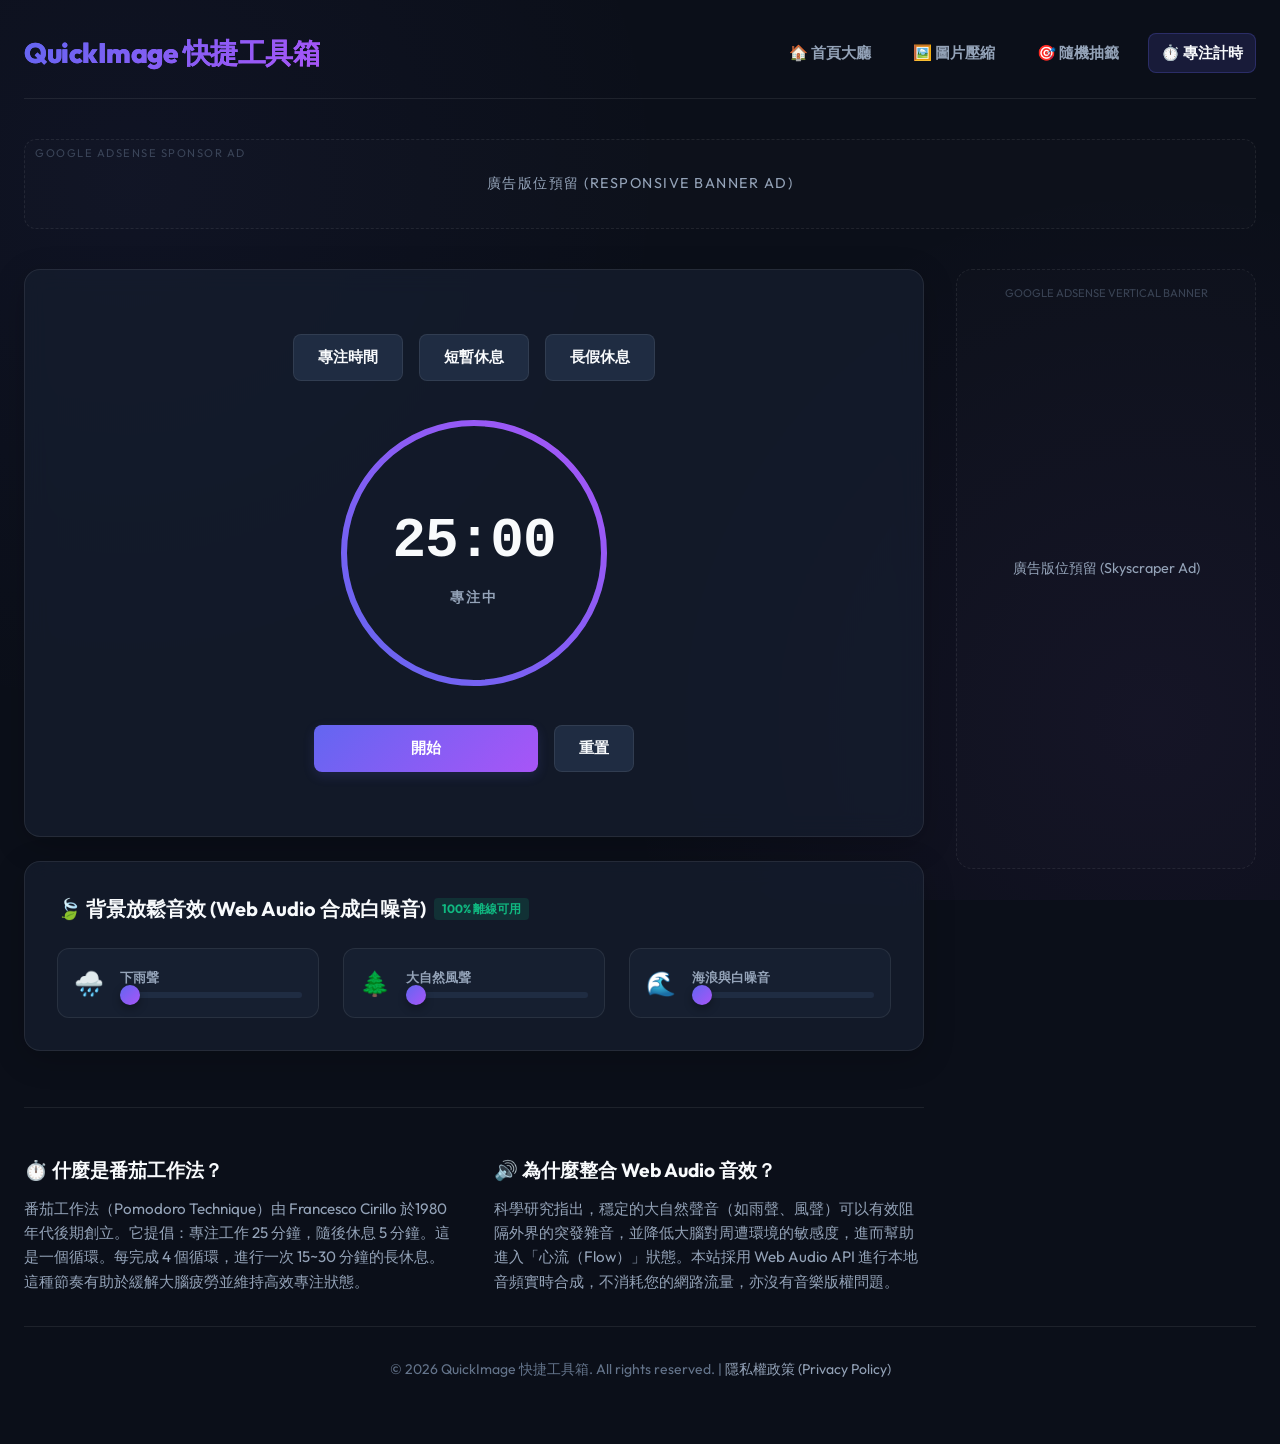
==== focus-timer.html @ 330ff21f "Expand to multi-page tool hub with Home portal, Random Picker wheel, and Focus Clock Pomodoro timer" ====
<!DOCTYPE html>
<html lang="zh-TW">
<head>
  <meta charset="UTF-8">
  <meta name="viewport" content="width=device-width, initial-scale=1.0">
  <title>FocusClock 專注計時器 - 線上番茄鐘與大自然白噪音</title>
  <meta name="description" content="FocusClock 專注計時器結合了科學的番茄工作法（Pomodoro）與環境白噪音混音器。提供大字體倒數、自訂專注與休息間隔，並能自由調配雨聲、風聲與白噪音，幫助您提升專注力與睡眠品質。">
  <meta name="keywords" content="番茄鐘線上, 專注計時器, 白噪音, 番茄工作法, 線上雨聲, 高效工作, 靜音專注">
  
  <!-- Google Fonts: Outfit & Inter -->
  <link rel="preconnect" href="https://fonts.googleapis.com">
  <link rel="preconnect" href="https://fonts.gstatic.com" crossorigin>
  <link href="https://fonts.googleapis.com/css2?family=Inter:wght@400;500;600;700&family=Outfit:wght@400;500;600;700;800&display=swap" rel="stylesheet">
  
  <!-- Stylesheet -->
  <link rel="stylesheet" href="styles.css">
</head>
<body>

  <div class="app-container">
    <!-- Header with Navigation -->
    <header>
      <div class="logo-section">
        <h1 style="display: flex; align-items: center; gap: 0.5rem; font-size: 1.75rem; font-weight: 800;">
          <a href="index.html" style="text-decoration: none; color: inherit; background: var(--accent-gradient); -webkit-background-clip: text; -webkit-text-fill-color: transparent;">QuickImage 快捷工具箱</a>
        </h1>
      </div>
      <nav class="nav-links">
        <a href="index.html" class="nav-link">🏠 首頁大廳</a>
        <a href="image-compressor.html" class="nav-link">🖼️ 圖片壓縮</a>
        <a href="random-picker.html" class="nav-link">🎯 隨機抽籤</a>
        <a href="focus-timer.html" class="nav-link active">⏱️ 專注計時</a>
      </nav>
    </header>

    <!-- Top Simulated Banner Ad -->
    <div class="ad-banner" id="top-ad">
      <span style="font-size: 0.9rem; color: var(--text-secondary);">廣告版位預留 (Responsive Banner Ad)</span>
    </div>

    <!-- Main Content Grid -->
    <main class="main-grid">
      <!-- Left Workspace -->
      <div class="workspace">
        
        <!-- Timer UI Card -->
        <div class="glass-card">
          <div class="timer-container">
            <!-- Mode selectors -->
            <div class="timer-controls" style="margin-bottom: 2rem;">
              <button class="btn btn-secondary btn-mode active" data-time="1500" data-mode="focus">專注時間</button>
              <button class="btn btn-secondary btn-mode" data-time="300" data-mode="short-break">短暫休息</button>
              <button class="btn btn-secondary btn-mode" data-time="900" data-mode="long-break">長假休息</button>
            </div>

            <!-- Circular Timer -->
            <div class="timer-circle-wrap">
              <svg class="timer-circle-svg" viewBox="0 0 280 280">
                <defs>
                  <linearGradient id="timer-gradient" x1="0%" y1="0%" x2="100%" y2="100%">
                    <stop offset="0%" stop-color="#6366f1" />
                    <stop offset="100%" stop-color="#a855f7" />
                  </linearGradient>
                </defs>
                <circle class="timer-circle-bg" cx="140" cy="140" r="130" />
                <circle class="timer-circle-progress" id="timer-progress" cx="140" cy="140" r="130" />
              </svg>
              <div class="timer-display">
                <span class="timer-time" id="timer-time-display">25:00</span>
                <span class="timer-state" id="timer-state-display">專注中</span>
              </div>
            </div>

            <!-- Execution Buttons -->
            <div style="display: flex; gap: 1rem; width: 100%; max-width: 320px; justify-content: center;">
              <button class="btn btn-primary" id="timer-start-btn" style="flex: 1;">開始</button>
              <button class="btn btn-secondary" id="timer-reset-btn">重置</button>
            </div>
          </div>
        </div>

        <!-- Ambient Sound Mixer Card -->
        <div class="glass-card">
          <h3 style="font-size: 1.25rem; font-weight: 700; margin-bottom: 1.5rem; display: flex; align-items: center; gap: 0.5rem;">
            <span>🍃 背景放鬆音效 (Web Audio 合成白噪音)</span>
            <span class="badge badge-success" style="font-size: 0.75rem;">100% 離線可用</span>
          </h3>
          
          <div class="mixer-grid">
            <!-- Mixer Item 1: Rain -->
            <div class="mixer-item" id="mixer-rain">
              <div class="mixer-icon">🌧️</div>
              <div class="mixer-info">
                <div class="mixer-label">下雨聲</div>
                <input type="range" class="volume-slider" data-sound="rain" min="0" max="100" value="0">
              </div>
            </div>

            <!-- Mixer Item 2: Wind -->
            <div class="mixer-item" id="mixer-wind">
              <div class="mixer-icon">🌲</div>
              <div class="mixer-info">
                <div class="mixer-label">大自然風聲</div>
                <input type="range" class="volume-slider" data-sound="wind" min="0" max="100" value="0">
              </div>
            </div>

            <!-- Mixer Item 3: White Noise -->
            <div class="mixer-item" id="mixer-white">
              <div class="mixer-icon">🌊</div>
              <div class="mixer-info">
                <div class="mixer-label">海浪與白噪音</div>
                <input type="range" class="volume-slider" data-sound="white" min="0" max="100" value="0">
              </div>
            </div>
          </div>
        </div>

        <!-- FAQ Section -->
        <div class="about-section">
          <div class="about-item">
            <h3>⏱️ 什麼是番茄工作法？</h3>
            <p>番茄工作法（Pomodoro Technique）由 Francesco Cirillo 於1980年代後期創立。它提倡：專注工作 25 分鐘，隨後休息 5 分鐘。這是一個循環。每完成 4 個循環，進行一次 15~30 分鐘的長休息。這種節奏有助於緩解大腦疲勞並維持高效專注狀態。</p>
          </div>
          <div class="about-item">
            <h3>🔊 為什麼整合 Web Audio 音效？</h3>
            <p>科學研究指出，穩定的大自然聲音（如雨聲、風聲）可以有效阻隔外界的突發雜音，並降低大腦對周遭環境的敏感度，進而幫助進入「心流（Flow）」狀態。本站採用 Web Audio API 進行本地音頻實時合成，不消耗您的網路流量，亦沒有音樂版權問題。</p>
          </div>
        </div>

      </div>

      <!-- Right Sidebar (Simulated Ad Column) -->
      <aside class="ad-sidebar">
        <div class="ad-skyscraper" id="sidebar-ad">
          <span style="font-size: 0.9rem; color: var(--text-secondary);">廣告版位預留 (Skyscraper Ad)</span>
        </div>
      </aside>
    </main>

    <!-- Footer -->
    <footer>
      <p>&copy; 2026 QuickImage 快捷工具箱. All rights reserved. | <a href="privacy.html" style="color: var(--text-secondary); text-decoration: none;">隱私權政策 (Privacy Policy)</a></p>
    </footer>
  </div>

  <!-- Audio and Timer Logic -->
  <script src="focus-timer.js"></script>
</body>
</html>
---- styles.css ----
/* Design System & Tokens */
:root {
  --bg-primary: #0b0f19;
  --bg-secondary: #161f30;
  --bg-tertiary: #1f2c42;
  --accent-color: #6366f1; /* Indigo */
  --accent-gradient: linear-gradient(135deg, #6366f1 0%, #a855f7 100%);
  --accent-glow: rgba(99, 102, 241, 0.15);
  
  --text-primary: #f8fafc;
  --text-secondary: #94a3b8;
  --text-muted: #64748b;
  
  --border-color: rgba(255, 255, 255, 0.08);
  --border-focus: rgba(99, 102, 241, 0.4);
  
  --success: #10b981;
  --error: #ef4444;
  --warning: #f59e0b;
  
  --radius-lg: 16px;
  --radius-md: 12px;
  --radius-sm: 8px;
  
  --transition-fast: 0.2s cubic-bezier(0.4, 0, 0.2, 1);
  --transition-normal: 0.3s cubic-bezier(0.4, 0, 0.2, 1);
}

/* Reset & Base Styles */
* {
  box-sizing: border-box;
  margin: 0;
  padding: 0;
}

body {
  font-family: 'Outfit', 'Inter', -apple-system, BlinkMacSystemFont, "Segoe UI", Roboto, Helvetica, Arial, sans-serif;
  background-color: var(--bg-primary);
  color: var(--text-primary);
  line-height: 1.5;
  -webkit-font-smoothing: antialiased;
  overflow-x: hidden;
  background-image: 
    radial-gradient(circle at 10% 20%, rgba(99, 102, 241, 0.05) 0%, transparent 40%),
    radial-gradient(circle at 90% 80%, rgba(168, 85, 247, 0.05) 0%, transparent 40%);
  background-attachment: fixed;
}

/* Scrollbar */
::-webkit-scrollbar {
  width: 8px;
  height: 8px;
}
::-webkit-scrollbar-track {
  background: var(--bg-primary);
}
::-webkit-scrollbar-thumb {
  background: var(--bg-tertiary);
  border-radius: 4px;
}
::-webkit-scrollbar-thumb:hover {
  background: var(--accent-color);
}

/* Layout */
.app-container {
  max-width: 1400px;
  margin: 0 auto;
  padding: 2rem 1.5rem;
  display: flex;
  flex-direction: column;
  gap: 2rem;
  min-height: 100vh;
}

header {
  display: flex;
  justify-content: space-between;
  align-items: center;
  border-bottom: 1px solid var(--border-color);
  padding-bottom: 1.5rem;
}

.logo-section h1 {
  font-size: 1.75rem;
  font-weight: 800;
  background: var(--accent-gradient);
  -webkit-background-clip: text;
  -webkit-text-fill-color: transparent;
  letter-spacing: -0.5px;
}

.logo-section p {
  color: var(--text-secondary);
  font-size: 0.9rem;
  margin-top: 0.25rem;
}

/* Ad Placement Placeholder (For AdSense simulation) */
.ad-banner {
  background: rgba(255, 255, 255, 0.01);
  border: 1px dashed var(--border-color);
  border-radius: var(--radius-md);
  display: flex;
  align-items: center;
  justify-content: center;
  color: var(--text-muted);
  font-size: 0.8rem;
  text-transform: uppercase;
  letter-spacing: 1.5px;
  padding: 1.5rem;
  text-align: center;
  min-height: 90px;
  margin: 0.5rem 0;
  transition: var(--transition-normal);
  position: relative;
  overflow: hidden;
}

.ad-banner::before {
  content: 'Google AdSense Sponsor Ad';
  position: absolute;
  font-size: 0.7rem;
  top: 5px;
  left: 10px;
  opacity: 0.5;
}

.ad-banner:hover {
  border-color: rgba(99, 102, 241, 0.3);
  background: rgba(99, 102, 241, 0.01);
}

/* Main Content Grid */
.main-grid {
  display: grid;
  grid-template-columns: 1fr 300px;
  gap: 2rem;
}

@media (max-width: 1024px) {
  .main-grid {
    grid-template-columns: 1fr;
  }
  .ad-sidebar {
    display: none;
  }
}

/* Tool Workspace */
.workspace {
  display: flex;
  flex-direction: column;
  gap: 1.5rem;
}

/* Glass Card */
.glass-card {
  background: rgba(22, 31, 48, 0.7);
  backdrop-filter: blur(12px);
  -webkit-backdrop-filter: blur(12px);
  border: 1px solid var(--border-color);
  border-radius: var(--radius-lg);
  padding: 2rem;
  box-shadow: 0 8px 32px 0 rgba(0, 0, 0, 0.2);
}

/* Drag and Drop Zone */
.dropzone {
  border: 2px dashed rgba(99, 102, 241, 0.3);
  border-radius: var(--radius-md);
  padding: 3.5rem 2rem;
  text-align: center;
  cursor: pointer;
  background: rgba(99, 102, 241, 0.02);
  transition: all 0.3s cubic-bezier(0.25, 0.8, 0.25, 1);
  display: flex;
  flex-direction: column;
  align-items: center;
  justify-content: center;
  gap: 1rem;
}

.dropzone.dragover {
  border-color: #a855f7;
  background: rgba(168, 85, 247, 0.06);
  box-shadow: 0 0 20px var(--accent-glow);
  transform: scale(0.995);
}

.dropzone-icon {
  width: 64px;
  height: 64px;
  background: var(--accent-gradient);
  border-radius: 50%;
  display: flex;
  align-items: center;
  justify-content: center;
  box-shadow: 0 8px 16px var(--accent-glow);
  transition: var(--transition-normal);
}

.dropzone:hover .dropzone-icon {
  transform: translateY(-5px) scale(1.05);
}

.dropzone-icon svg {
  width: 28px;
  height: 28px;
  fill: #fff;
}

.dropzone h3 {
  font-size: 1.25rem;
  font-weight: 600;
}

.dropzone p {
  color: var(--text-secondary);
  font-size: 0.875rem;
}

.file-input {
  display: none;
}

/* Controls Panel */
.controls-panel {
  display: grid;
  grid-template-columns: 1fr 1fr;
  gap: 1.5rem;
  align-items: center;
}

@media (max-width: 640px) {
  .controls-panel {
    grid-template-columns: 1fr;
  }
}

.control-group {
  display: flex;
  flex-direction: column;
  gap: 0.75rem;
}

.control-label {
  font-size: 0.875rem;
  font-weight: 600;
  color: var(--text-secondary);
  display: flex;
  justify-content: space-between;
}

.control-label span.value {
  color: var(--accent-color);
  font-weight: 700;
}

/* Range Input Styling */
input[type="range"] {
  -webkit-appearance: none;
  width: 100%;
  height: 6px;
  background: var(--bg-tertiary);
  border-radius: 3px;
  outline: none;
}

input[type="range"]::-webkit-slider-thumb {
  -webkit-appearance: none;
  width: 20px;
  height: 20px;
  border-radius: 50%;
  background: var(--accent-gradient);
  cursor: pointer;
  box-shadow: 0 4px 8px rgba(0, 0, 0, 0.3);
  transition: var(--transition-fast);
}

input[type="range"]::-webkit-slider-thumb:hover {
  transform: scale(1.2);
}

/* Select Styling */
.select-wrapper {
  position: relative;
}

select {
  width: 100%;
  padding: 0.75rem 1rem;
  background: var(--bg-secondary);
  border: 1px solid var(--border-color);
  border-radius: var(--radius-sm);
  color: var(--text-primary);
  font-family: inherit;
  font-size: 0.95rem;
  outline: none;
  cursor: pointer;
  appearance: none;
  transition: var(--transition-fast);
}

select:focus {
  border-color: var(--accent-color);
  box-shadow: 0 0 0 3px var(--accent-glow);
}

.select-wrapper::after {
  content: '▼';
  font-size: 0.7rem;
  color: var(--text-secondary);
  position: absolute;
  right: 1rem;
  top: 50%;
  transform: translateY(-50%);
  pointer-events: none;
}

/* Button Component */
.btn {
  display: inline-flex;
  align-items: center;
  justify-content: center;
  gap: 0.5rem;
  padding: 0.75rem 1.5rem;
  border-radius: var(--radius-sm);
  font-family: inherit;
  font-weight: 600;
  font-size: 0.95rem;
  cursor: pointer;
  border: none;
  transition: var(--transition-normal);
  text-decoration: none;
}

.btn-primary {
  background: var(--accent-gradient);
  color: #fff;
  box-shadow: 0 4px 12px var(--accent-glow);
}

.btn-primary:hover {
  transform: translateY(-2px);
  box-shadow: 0 6px 18px rgba(99, 102, 241, 0.3);
}

.btn-primary:active {
  transform: translateY(0);
}

.btn-secondary {
  background: var(--bg-tertiary);
  color: var(--text-primary);
  border: 1px solid var(--border-color);
}

.btn-secondary:hover {
  background: rgba(255, 255, 255, 0.05);
}

/* File Queue / Results Area */
.queue-header {
  display: flex;
  justify-content: space-between;
  align-items: center;
  margin-bottom: 1.5rem;
}

.queue-title {
  font-size: 1.25rem;
  font-weight: 700;
}

.file-list {
  display: flex;
  flex-direction: column;
  gap: 1rem;
}

/* Image Card Component */
.file-card {
  background: var(--bg-secondary);
  border: 1px solid var(--border-color);
  border-radius: var(--radius-md);
  padding: 1.25rem;
  display: grid;
  grid-template-columns: 80px 1fr auto;
  gap: 1.5rem;
  align-items: center;
  animation: slideIn var(--transition-normal) forwards;
}

@keyframes slideIn {
  from { opacity: 0; transform: translateY(10px); }
  to { opacity: 1; transform: translateY(0); }
}

.file-preview {
  width: 80px;
  height: 80px;
  border-radius: var(--radius-sm);
  overflow: hidden;
  background: var(--bg-tertiary);
  display: flex;
  align-items: center;
  justify-content: center;
  border: 1px solid var(--border-color);
  position: relative;
}

.file-preview img {
  max-width: 100%;
  max-height: 100%;
  object-fit: cover;
}

.file-info {
  display: flex;
  flex-direction: column;
  gap: 0.35rem;
}

.file-name {
  font-weight: 600;
  white-space: nowrap;
  overflow: hidden;
  text-overflow: ellipsis;
  max-width: 300px;
}

.file-meta {
  display: flex;
  gap: 1rem;
  font-size: 0.8rem;
  color: var(--text-secondary);
}

.badge {
  padding: 0.15rem 0.5rem;
  border-radius: 4px;
  font-weight: 700;
  font-size: 0.75rem;
}

.badge-original {
  background: rgba(255, 255, 255, 0.06);
  color: var(--text-secondary);
}

.badge-success {
  background: rgba(16, 185, 129, 0.15);
  color: var(--success);
}

.badge-saving {
  background: var(--accent-glow);
  color: var(--accent-color);
}

.file-actions {
  display: flex;
  gap: 0.75rem;
  align-items: center;
}

.btn-icon {
  width: 36px;
  height: 36px;
  border-radius: var(--radius-sm);
  background: var(--bg-tertiary);
  border: 1px solid var(--border-color);
  display: flex;
  align-items: center;
  justify-content: center;
  cursor: pointer;
  transition: var(--transition-fast);
}

.btn-icon:hover {
  background: rgba(239, 68, 68, 0.1);
  border-color: rgba(239, 68, 68, 0.3);
}

.btn-icon:hover svg {
  fill: var(--error);
}

.btn-icon svg {
  width: 18px;
  height: 18px;
  fill: var(--text-secondary);
  transition: var(--transition-fast);
}

/* Sidebar Ads (Simulating Google AdSense Display Ads) */
.ad-sidebar {
  display: flex;
  flex-direction: column;
  gap: 1.5rem;
}

.ad-skyscraper {
  background: rgba(255, 255, 255, 0.01);
  border: 1px dashed var(--border-color);
  border-radius: var(--radius-lg);
  padding: 2rem 1rem;
  min-height: 600px;
  display: flex;
  flex-direction: column;
  justify-content: center;
  align-items: center;
  color: var(--text-muted);
  text-align: center;
  position: relative;
  overflow: hidden;
}

.ad-skyscraper::before {
  content: 'Google AdSense Vertical Banner';
  position: absolute;
  font-size: 0.7rem;
  top: 15px;
  left: 0;
  right: 0;
  opacity: 0.5;
  text-transform: uppercase;
}

.ad-skyscraper:hover {
  border-color: rgba(99, 102, 241, 0.3);
  background: rgba(99, 102, 241, 0.01);
}

/* About & FAQ section */
.about-section {
  display: grid;
  grid-template-columns: 1fr 1fr;
  gap: 2.5rem;
  margin-top: 2rem;
  border-top: 1px solid var(--border-color);
  padding-top: 3rem;
}

@media (max-width: 768px) {
  .about-section {
    grid-template-columns: 1fr;
  }
}

.about-item h3 {
  font-size: 1.2rem;
  margin-bottom: 0.75rem;
  color: var(--text-primary);
}

.about-item p {
  color: var(--text-secondary);
  font-size: 0.95rem;
  line-height: 1.6;
}

/* Footer */
footer {
  text-align: center;
  color: var(--text-muted);
  font-size: 0.875rem;
  padding: 2rem 0;
  border-top: 1px solid var(--border-color);
}

/* Global Navigation Styles */
.nav-links {
  display: flex;
  gap: 1rem;
  align-items: center;
}

.nav-link {
  color: var(--text-secondary);
  text-decoration: none;
  font-weight: 600;
  font-size: 0.95rem;
  transition: var(--transition-fast);
  padding: 0.5rem 0.75rem;
  border-radius: var(--radius-sm);
  border: 1px solid transparent;
}

.nav-link:hover {
  color: var(--text-primary);
  background: rgba(255, 255, 255, 0.05);
}

.nav-link.active {
  color: var(--text-primary);
  background: var(--accent-glow);
  border-color: rgba(99, 102, 241, 0.25);
}

@media (max-width: 768px) {
  header {
    flex-direction: column;
    gap: 1rem;
    text-align: center;
  }
  .nav-links {
    flex-wrap: wrap;
    justify-content: center;
    gap: 0.5rem;
  }
}

/* Random Picker Styles */
.tabs-header {
  display: flex;
  gap: 1rem;
  border-bottom: 1px solid var(--border-color);
  margin-bottom: 1.5rem;
}

.tab-btn {
  background: none;
  border: none;
  color: var(--text-secondary);
  padding: 0.75rem 1.25rem;
  font-weight: 600;
  font-size: 1rem;
  cursor: pointer;
  border-bottom: 2px solid transparent;
  transition: var(--transition-fast);
}

.tab-btn:hover {
  color: var(--text-primary);
}

.tab-btn.active {
  color: var(--accent-color);
  border-bottom-color: var(--accent-color);
}

.tab-content {
  display: none;
}

.tab-content.active {
  display: block;
}

.picker-layout {
  display: grid;
  grid-template-columns: 1fr 340px;
  gap: 2rem;
}

@media (max-width: 768px) {
  .picker-layout {
    grid-template-columns: 1fr;
  }
}

.wheel-container {
  position: relative;
  width: 300px;
  height: 300px;
  margin: 0 auto 1.5rem auto;
}

.wheel-pointer {
  position: absolute;
  top: -15px;
  left: 50%;
  transform: translateX(-50%);
  width: 30px;
  height: 30px;
  background: #ff4757;
  clip-path: polygon(50% 100%, 0 0, 100% 0);
  z-index: 10;
  filter: drop-shadow(0 2px 4px rgba(0, 0, 0, 0.3));
}

#wheel-canvas {
  width: 100%;
  height: 100%;
  border-radius: 50%;
  box-shadow: 0 8px 32px rgba(0, 0, 0, 0.3);
}

.wheel-center-pin {
  position: absolute;
  top: 50%;
  left: 50%;
  transform: translate(-50%, -50%);
  width: 50px;
  height: 50px;
  background: #fff;
  border-radius: 50%;
  z-index: 5;
  box-shadow: 0 4px 10px rgba(0, 0, 0, 0.3);
  display: flex;
  align-items: center;
  justify-content: center;
  font-weight: 800;
  color: var(--bg-primary);
  font-size: 0.9rem;
  cursor: pointer;
  transition: var(--transition-fast);
}

.wheel-center-pin:hover {
  transform: translate(-50%, -50%) scale(1.1);
  background: var(--text-primary);
  box-shadow: 0 6px 15px rgba(99, 102, 241, 0.4);
}

.picker-input-area {
  display: flex;
  flex-direction: column;
  gap: 1rem;
}

.textarea-custom {
  width: 100%;
  min-height: 160px;
  background: var(--bg-secondary);
  border: 1px solid var(--border-color);
  border-radius: var(--radius-sm);
  color: var(--text-primary);
  padding: 1rem;
  font-family: inherit;
  font-size: 0.95rem;
  outline: none;
  resize: vertical;
  transition: var(--transition-fast);
}

.textarea-custom:focus {
  border-color: var(--accent-color);
  box-shadow: 0 0 0 3px var(--accent-glow);
}

.winner-display {
  background: var(--accent-glow);
  border: 2px solid var(--accent-color);
  border-radius: var(--radius-md);
  padding: 1.5rem;
  text-align: center;
  margin-top: 1.5rem;
  animation: popIn 0.3s cubic-bezier(0.175, 0.885, 0.32, 1.275);
}

@keyframes popIn {
  from { transform: scale(0.8); opacity: 0; }
  to { transform: scale(1); opacity: 1; }
}

.winner-name {
  font-size: 2.25rem;
  font-weight: 800;
  background: var(--accent-gradient);
  -webkit-background-clip: text;
  -webkit-text-fill-color: transparent;
  margin: 0.5rem 0;
}

/* Focus Timer Styles */
.timer-container {
  display: flex;
  flex-direction: column;
  align-items: center;
  justify-content: center;
  padding: 2rem 1.5rem;
  text-align: center;
}

.timer-circle-wrap {
  position: relative;
  width: 280px;
  height: 280px;
  margin-bottom: 2rem;
}

.timer-circle-svg {
  width: 100%;
  height: 100%;
  transform: rotate(-90deg);
}

.timer-circle-bg {
  fill: none;
  stroke: var(--bg-tertiary);
  stroke-width: 6;
}

.timer-circle-progress {
  fill: none;
  stroke: url(#timer-gradient);
  stroke-width: 6;
  stroke-linecap: round;
  stroke-dasharray: 816.8; /* 2 * PI * r (r=130) */
  stroke-dashoffset: 0;
  transition: stroke-dashoffset 0.1s linear;
}

.timer-display {
  position: absolute;
  top: 50%;
  left: 50%;
  transform: translate(-50%, -50%);
  display: flex;
  flex-direction: column;
  align-items: center;
}

.timer-time {
  font-size: 3.5rem;
  font-weight: 800;
  letter-spacing: -1px;
  font-family: monospace;
}

.timer-state {
  font-size: 0.875rem;
  font-weight: 700;
  letter-spacing: 2px;
  color: var(--text-secondary);
  text-transform: uppercase;
  margin-top: 0.25rem;
}

.timer-controls {
  display: flex;
  gap: 1rem;
  margin-bottom: 2.5rem;
}

/* Sound Mixer Card */
.mixer-grid {
  display: grid;
  grid-template-columns: repeat(auto-fill, minmax(220px, 1fr));
  gap: 1.5rem;
}

.mixer-item {
  background: var(--bg-secondary);
  border: 1px solid var(--border-color);
  border-radius: var(--radius-md);
  padding: 1rem;
  display: flex;
  align-items: center;
  gap: 1rem;
  transition: var(--transition-fast);
}

.mixer-item:hover {
  border-color: rgba(255, 255, 255, 0.15);
}

.mixer-item.active {
  border-color: var(--accent-color);
  background: rgba(99, 102, 241, 0.05);
}

.mixer-icon {
  font-size: 1.5rem;
}

.mixer-info {
  flex: 1;
  display: flex;
  flex-direction: column;
  gap: 0.25rem;
}

.mixer-label {
  font-size: 0.8rem;
  font-weight: 600;
  color: var(--text-secondary);
}
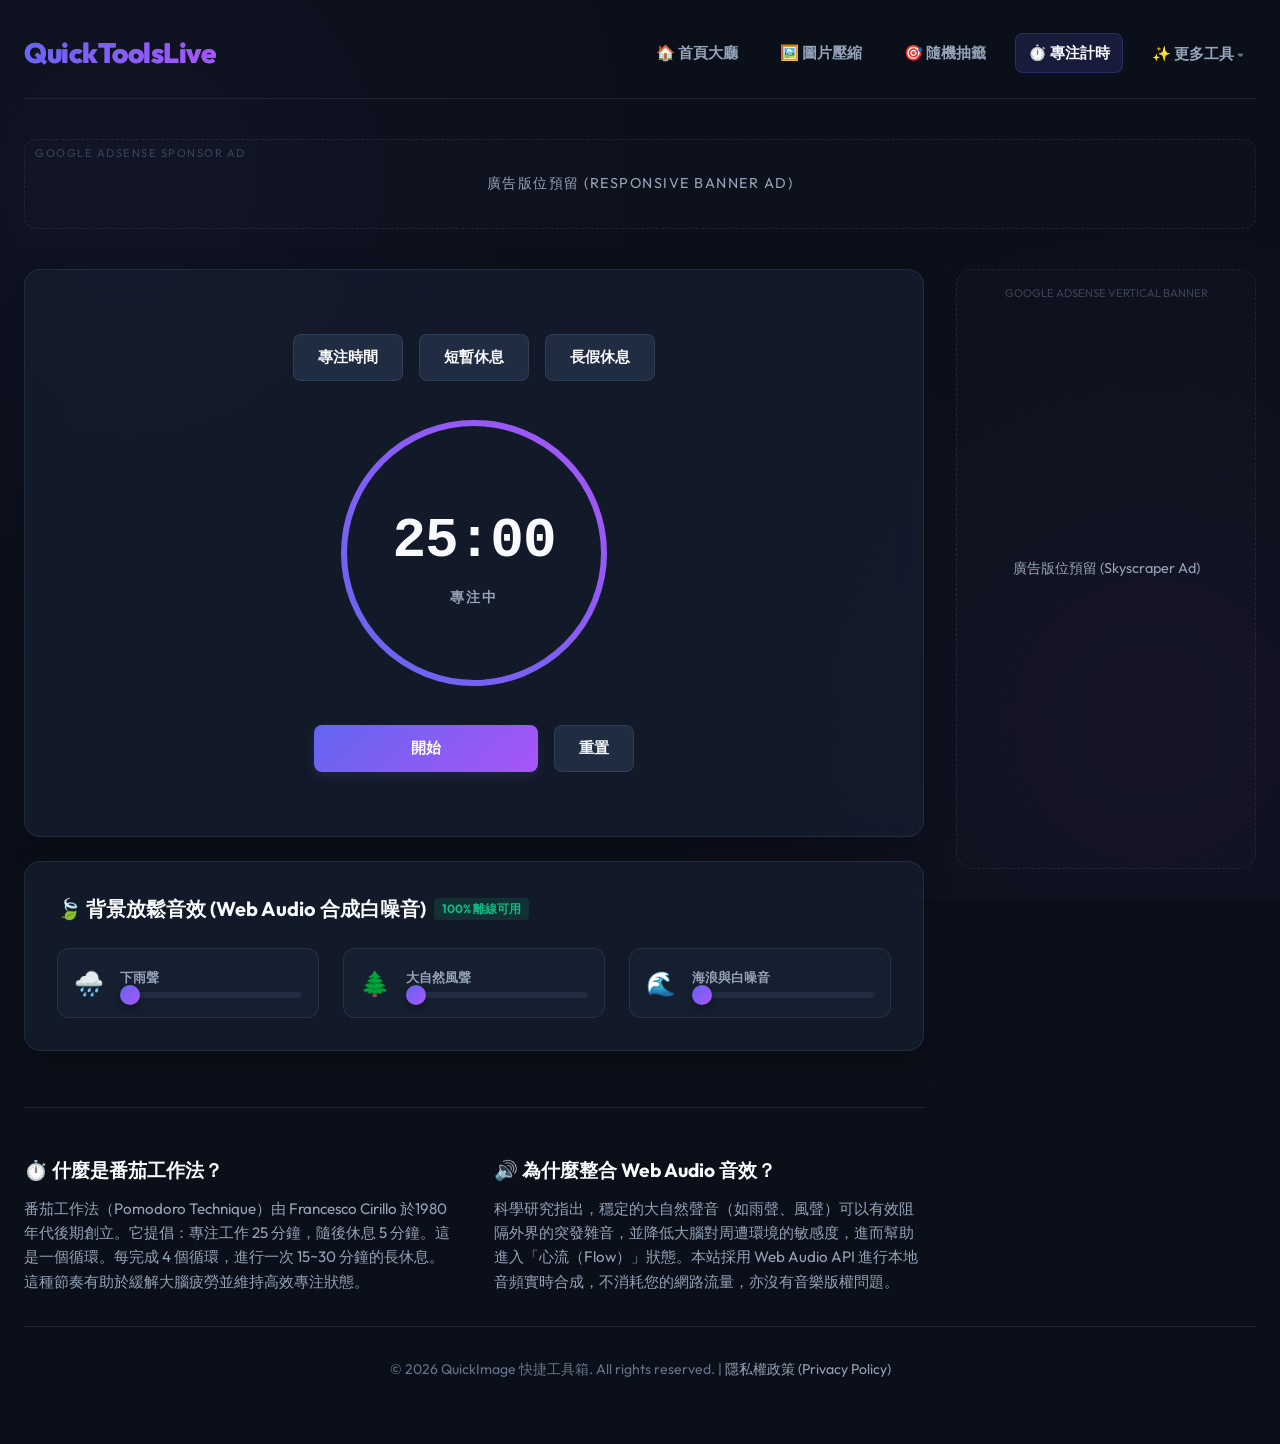
==== commit 4b737da1: "Feature: Add 10 new utility tools and update dropdown navigation bar" ====
--- a/focus-timer.html
+++ b/focus-timer.html
@@ -6,6 +6,7 @@
   <title>FocusClock 專注計時器 - 線上番茄鐘與大自然白噪音</title>
   <meta name="description" content="FocusClock 專注計時器結合了科學的番茄工作法（Pomodoro）與環境白噪音混音器。提供大字體倒數、自訂專注與休息間隔，並能自由調配雨聲、風聲與白噪音，幫助您提升專注力與睡眠品質。">
   <meta name="keywords" content="番茄鐘線上, 專注計時器, 白噪音, 番茄工作法, 線上雨聲, 高效工作, 靜音專注">
+  <link rel="canonical" href="https://www.quicktoolslive.com/focus-timer.html">
   
   <!-- Google Fonts: Outfit & Inter -->
   <link rel="preconnect" href="https://fonts.googleapis.com">
@@ -19,17 +20,32 @@
 
   <div class="app-container">
     <!-- Header with Navigation -->
-    <header>
+        <header>
       <div class="logo-section">
-        <h1 style="display: flex; align-items: center; gap: 0.5rem; font-size: 1.75rem; font-weight: 800;">
-          <a href="index.html" style="text-decoration: none; color: inherit; background: var(--accent-gradient); -webkit-background-clip: text; -webkit-text-fill-color: transparent;">QuickImage 快捷工具箱</a>
+        <h1>
+          <a href="index.html" style="text-decoration: none; color: inherit; background: var(--accent-gradient); -webkit-background-clip: text; -webkit-text-fill-color: transparent;">QuickToolsLive</a>
         </h1>
       </div>
       <nav class="nav-links">
-        <a href="index.html" class="nav-link">🏠 首頁大廳</a>
-        <a href="image-compressor.html" class="nav-link">🖼️ 圖片壓縮</a>
-        <a href="random-picker.html" class="nav-link">🎯 隨機抽籤</a>
+        <a href="index.html" class="nav-link ">🏠 首頁大廳</a>
+        <a href="image-compressor.html" class="nav-link ">🖼️ 圖片壓縮</a>
+        <a href="random-picker.html" class="nav-link ">🎯 隨機抽籤</a>
         <a href="focus-timer.html" class="nav-link active">⏱️ 專注計時</a>
+        <div class="dropdown">
+          <a href="#" class="nav-link dropdown-toggle">✨ 更多工具</a>
+          <div class="dropdown-content">
+            <a href="word-counter.html">✍️ 字數統計器</a>
+            <a href="password-generator.html">🔒 密碼產生器</a>
+            <a href="json-formatter.html">💻 JSON 格式化</a>
+            <a href="css-generator.html">🎨 CSS 陰影與玻璃</a>
+            <a href="qr-code.html">📱 QR Code 產生器</a>
+            <a href="unit-converter.html">⚖️ 單位換算器</a>
+            <a href="color-converter.html">🌈 色彩代碼轉換</a>
+            <a href="base64-converter.html">🔑 Base64 編解碼</a>
+            <a href="date-calculator.html">📅 日期計算器</a>
+            <a href="speech-assistant.html">🗣️ 語音助理</a>
+          </div>
+        </div>
       </nav>
     </header>
 
--- a/styles.css
+++ b/styles.css
@@ -879,3 +879,195 @@
   font-weight: 600;
   color: var(--text-secondary);
 }
+
+/* Navigation Dropdown Menu */
+.dropdown {
+  position: relative;
+  display: inline-block;
+}
+
+.dropdown-toggle::after {
+  content: ' ▾';
+  font-size: 0.8rem;
+  opacity: 0.7;
+}
+
+.dropdown-content {
+  display: none;
+  position: absolute;
+  right: 0;
+  background: rgba(22, 31, 48, 0.95);
+  backdrop-filter: blur(16px);
+  -webkit-backdrop-filter: blur(16px);
+  min-width: 240px;
+  box-shadow: 0 10px 30px rgba(0, 0, 0, 0.5);
+  border: 1px solid var(--border-color);
+  border-radius: var(--radius-md);
+  z-index: 1000;
+  padding: 0.5rem 0;
+  margin-top: 0.5rem;
+  animation: dropdownFadeIn 0.2s ease-out;
+}
+
+@keyframes dropdownFadeIn {
+  from { opacity: 0; transform: translateY(5px); }
+  to { opacity: 1; transform: translateY(0); }
+}
+
+.dropdown-content a {
+  color: var(--text-secondary);
+  padding: 0.6rem 1.25rem;
+  text-decoration: none;
+  display: flex;
+  align-items: center;
+  gap: 0.5rem;
+  font-size: 0.9rem;
+  font-weight: 500;
+  transition: var(--transition-fast);
+}
+
+.dropdown-content a:hover {
+  color: var(--text-primary);
+  background: rgba(255, 255, 255, 0.05);
+}
+
+.dropdown-content a.active {
+  color: var(--text-primary);
+  background: var(--accent-glow);
+  border-left: 3px solid var(--accent-color);
+}
+
+.dropdown:hover .dropdown-content {
+  display: block;
+}
+
+/* Tool Specific Layout Styles */
+.stats-grid {
+  display: grid;
+  grid-template-columns: repeat(auto-fit, minmax(140px, 1fr));
+  gap: 1rem;
+  margin-bottom: 1.5rem;
+}
+
+.stat-card {
+  background: var(--bg-secondary);
+  border: 1px solid var(--border-color);
+  border-radius: var(--radius-sm);
+  padding: 1rem;
+  text-align: center;
+  backdrop-filter: blur(8px);
+}
+
+.stat-val {
+  font-size: 1.5rem;
+  font-weight: 800;
+  color: var(--accent-color);
+}
+
+.stat-lbl {
+  font-size: 0.75rem;
+  color: var(--text-secondary);
+  margin-top: 0.25rem;
+  font-weight: 600;
+}
+
+.strength-meter {
+  height: 6px;
+  background: var(--bg-tertiary);
+  border-radius: 3px;
+  margin-top: 0.5rem;
+  overflow: hidden;
+  position: relative;
+}
+
+.strength-bar {
+  height: 100%;
+  width: 0%;
+  transition: var(--transition-normal);
+}
+
+.checkbox-grid {
+  display: grid;
+  grid-template-columns: repeat(auto-fit, minmax(180px, 1fr));
+  gap: 0.75rem;
+}
+
+.checkbox-label {
+  display: flex;
+  align-items: center;
+  gap: 0.5rem;
+  font-size: 0.9rem;
+  color: var(--text-primary);
+  cursor: pointer;
+}
+
+.color-preview-block {
+  width: 100%;
+  height: 120px;
+  border-radius: var(--radius-md);
+  margin-bottom: 1.5rem;
+  border: 1px solid var(--border-color);
+  box-shadow: 0 4px 12px rgba(0,0,0,0.3);
+  display: flex;
+  align-items: center;
+  justify-content: center;
+  font-weight: 700;
+  text-shadow: 0 2px 4px rgba(0,0,0,0.5);
+  font-family: monospace;
+  font-size: 1.1rem;
+}
+
+.color-palette {
+  display: grid;
+  grid-template-columns: repeat(5, 1fr);
+  height: 80px;
+  border-radius: var(--radius-md);
+  overflow: hidden;
+  margin-bottom: 1rem;
+}
+
+.palette-color {
+  display: flex;
+  align-items: flex-end;
+  justify-content: center;
+  padding-bottom: 0.5rem;
+  font-size: 0.75rem;
+  font-weight: 700;
+  text-shadow: 0 1px 3px rgba(0,0,0,0.5);
+  cursor: pointer;
+  transition: var(--transition-fast);
+}
+
+.palette-color:hover {
+  transform: scaleY(1.05);
+}
+
+.speech-wave {
+  display: flex;
+  justify-content: center;
+  align-items: center;
+  gap: 4px;
+  height: 40px;
+}
+
+.speech-bar-elem {
+  width: 4px;
+  height: 10%;
+  background: var(--accent-gradient);
+  border-radius: 2px;
+  transition: height 0.1s ease;
+}
+
+.speech-wave.active .speech-bar-elem {
+  animation: voiceWave 1.2s ease-in-out infinite;
+}
+
+.speech-wave.active .speech-bar-elem:nth-child(2) { animation-delay: 0.2s; }
+.speech-wave.active .speech-bar-elem:nth-child(3) { animation-delay: 0.4s; }
+.speech-wave.active .speech-bar-elem:nth-child(4) { animation-delay: 0.1s; }
+.speech-wave.active .speech-bar-elem:nth-child(5) { animation-delay: 0.3s; }
+
+@keyframes voiceWave {
+  0%, 100% { height: 10%; }
+  50% { height: 100%; }
+}
